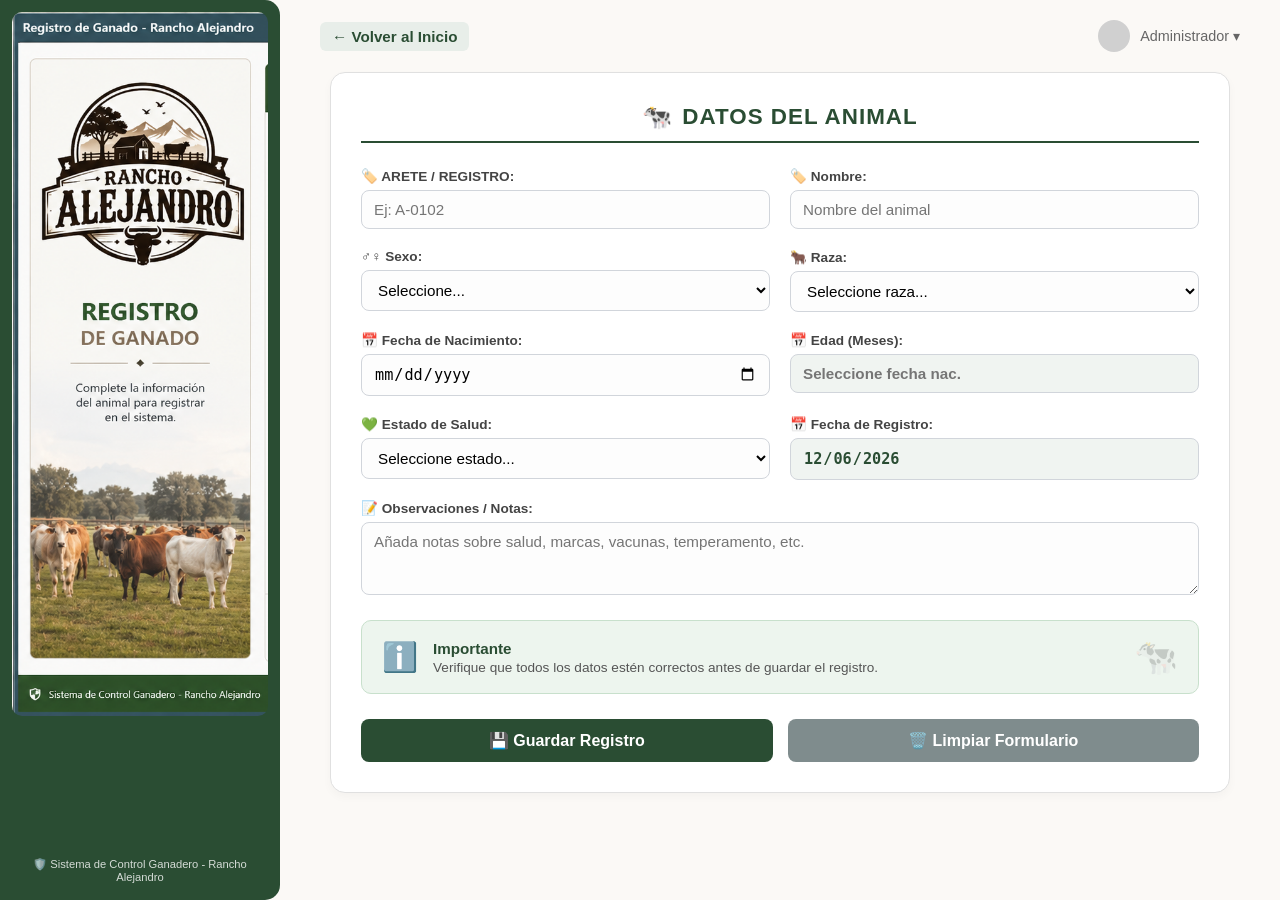
==== animales.html @ dcc65d2b "Primer despliegue del sistema Primer despliegue del sistema" ====
<!DOCTYPE html>
<html lang="es">
<head>
    <meta charset="UTF-8">
    <meta name="viewport" content="width=device-width, initial-scale=1.0">
    <title>Rancho Alejandro - Registro de Animales</title>
    
    <!-- Estilos Globales -->
    <link rel="stylesheet" href="css/global.css">
    <!-- Estilos de esta sección -->
    <link rel="stylesheet" href="css/animales.css">
</head>
<body>

    <div class="contenedor-principal">

        <!-- --- MENÚ LATERAL / BANNER (Mantiene el mismo diseño) --- -->
        <aside class="sidebar">
            <div class="banner-contenedor">
                <img src="assets/logo.png" alt="Registro de Ganado - Rancho Alejandro" class="imagen-banner" onerror="this.src='https://via.placeholder.com/280x600?text=RANCHO+ALEJANDRO'">
            </div>

            <footer class="sidebar-footer">
                <p>🛡️ Sistema de Control Ganadero - Rancho Alejandro</p>
            </footer>
        </aside>

        <!-- --- CONTENIDO DE REGISTRO DE ANIMALES --- -->
        <main class="contenido">
            
            <!-- Header con botón Volver -->
            <header class="top-bar">
                <a href="index.html" class="btn-volver">← Volver al Inicio</a>
                <div class="usuario-info">
                    <div class="avatar-placeholder"></div>
                    <span>Administrador ▾</span>
                </div>
            </header>

            <!-- Card/Formulario Principal -->
            <div class="tarjeta-formulario">
                
                <div class="encabezado-seccion">
                    <span class="icono-encabezado">🐄</span>
                    <h2>DATOS DEL ANIMAL</h2>
                </div>

                <form id="form-registro-animal">
                    <div class="grid-formulario">
                        
                        <!-- ARETE / REGISTRO -->
                        <div class="campo-grupo">
                            <label for="arete">🏷️ ARETE / REGISTRO:</label>
                            <input type="text" id="arete" name="arete" placeholder="Ej: A-0102" required>
                        </div>

                        <!-- NOMBRE -->
                        <div class="campo-grupo">
                            <label for="nombre">🏷️ Nombre:</label>
                            <input type="text" id="nombre" name="nombre" placeholder="Nombre del animal" required>
                        </div>

                        <!-- SEXO -->
                        <div class="campo-grupo">
                            <label for="sexo">♂️♀️ Sexo:</label>
                            <select id="sexo" name="sexo" required>
                                <option value="" disabled selected>Seleccione...</option>
                                <option value="Hembra">Hembra</option>
                                <option value="Macho">Macho</option>
                            </select>
                        </div>

                        <!-- RAZA -->
                        <div class="campo-grupo">
                            <label for="raza">🐂 Raza:</label>
                            <select id="raza" name="raza" required>
                                <option value="" disabled selected>Seleccione raza...</option>
                                <option value="Brahman">Brahman</option>
                                <option value="Angus">Angus</option>
                                <option value="Hereford">Hereford</option>
                                <option value="Holstein">Holstein</option>
                                <option value="Simmental">Simmental</option>
                                <option value="Nelore">Nelore</option>
                                <option value="Jersey">Jersey</option>
                                <option value="Girolando">Girolando</option>
                                <option value="Brangus">Brangus</option>
                                <option value="Charolais">Charolais</option>
                                <option value="Pardo Suizo">Pardo Suizo / Swiss Brown</option>
                                <option value="Gyr">Gyr / Guzerat</option>
                                <option value="Criollo">Criollo / Mestizo</option>
                                <option value="Otra">Otra Raza</option>
                            </select>
                        </div>

                        <!-- FECHA DE NACIMIENTO -->
                        <div class="campo-grupo">
                            <label for="fecha-nacimiento">📅 Fecha de Nacimiento:</label>
                            <input type="date" id="fecha-nacimiento" name="fecha_nacimiento" required>
                        </div>

                        <!-- EDAD EN MESES (Cálculo automático) -->
                        <div class="campo-grupo">
                            <label for="edad-meses">📅 Edad (Meses):</label>
                            <input type="text" id="edad-meses" name="edad_meses" placeholder="Seleccione fecha nac." readonly class="campo-calculado">
                        </div>

                        <!-- ESTADO DE SALUD -->
                        <div class="campo-grupo">
                            <label for="estado-salud">💚 Estado de Salud:</label>
                            <select id="estado-salud" name="estado_salud" required>
                                <option value="" disabled selected>Seleccione estado...</option>
                                <option value="Excelente">Excelente</option>
                                <option value="Bueno">Bueno</option>
                                <option value="Regular">Regular</option>
                                <option value="En Tratamiento">En Tratamiento</option>
                                <option value="Crítico">Crítico</option>
                            </select>
                        </div>

                        <!-- FECHA DE REGISTRO (Automática) -->
                        <div class="campo-grupo">
                            <label for="fecha-registro">📅 Fecha de Registro:</label>
                            <input type="date" id="fecha-registro" name="fecha_registro" readonly class="campo-calculado">
                        </div>
<!-- OBSERVACIONES (Ocupa el ancho completo) -->
<div class="campo-grupo campo-completo">
    <label for="observaciones">📝 Observaciones / Notas:</label>
    <textarea id="observaciones" name="observaciones" rows="3" placeholder="Añada notas sobre salud, marcas, vacunas, temperamento, etc."></textarea>
</div>
                    </div>

                    <!-- CAJA DE ADVERTENCIA / IMPORTANTE -->
                    <div class="caja-importante">
                        <div class="icono-info">ℹ️</div>
                        <div class="texto-info">
                            <strong>Importante</strong>
                            <p>Verifique que todos los datos estén correctos antes de guardar el registro.</p>
                        </div>
                        <div class="silueta-vaca">🐄</div>
                    </div>

                    <!-- BOTONES DE ACCIÓN -->
                    <div class="contenedor-botones">
                        <button type="submit" class="btn-guardar">💾 Guardar Registro</button>
                        <button type="button" id="btn-limpiar" class="btn-limpiar">🗑️ Limpiar Formulario</button>
                    </div>

                </form>

            </div>

        </main>
    </div>

    <!-- Script de la sección -->
    <script src="js/animales.js"></script>
</body>
</html>
---- css/global.css ----
/* rancho/css/global.css */

/* Reset básico */
* {
    box-sizing: border-box;
    margin: 0;
    padding: 0;
}

/* Definición de Variables de Color del Diseño */
:root {
    --verde-oscuro: #2a4d33; /* El color principal del menú lateral y botones */
    --crema-fondo: #fbf9f6;  /* El fondo claro de la zona principal */
    --texto-principal: #333333;
    --texto-secundario: #666666;
    --borde-tarjeta: #e0e0e0;
}

body {
    font-family: 'Segoe UI', Tahoma, Geneva, Verdana, sans-serif; /* O una fuente similar serif si prefieres */
    background-color: var(--crema-fondo);
    color: var(--texto-principal);
    display: flex; /* Para el diseño de dos columnas */
    min-height: 100vh;
}
---- css/animales.css ----
/* rancho/css/animales.css */

/* --- Estructura Layout --- */
.contenedor-principal {
    display: flex;
    width: 100%;
    min-height: 100vh;
}

/* Sidebar Mantiene la consistencia */
.sidebar {
    width: 280px;
    min-width: 280px;
    background-color: var(--verde-oscuro);
    color: white;
    display: flex;
    flex-direction: column;
    padding: 12px;
    border-top-right-radius: 15px;
    border-bottom-right-radius: 15px;
}

.banner-contenedor {
    width: 100%;
    margin-bottom: auto;
}

.imagen-banner {
    width: 100%;
    height: auto;
    display: block;
    border-radius: 10px;
    object-fit: contain;
}

.sidebar-footer {
    text-align: center;
    font-size: 0.7rem;
    opacity: 0.8;
    padding: 10px 0 5px 0;
}

/* --- Contenido Principal --- */
.contenido {
    flex: 1;
    padding: 20px 40px;
}

.top-bar {
    display: flex;
    justify-content: space-between;
    align-items: center;
    margin-bottom: 20px;
}

.btn-volver {
    text-decoration: none;
    color: var(--verde-oscuro);
    font-weight: 600;
    font-size: 0.95rem;
    padding: 6px 12px;
    border-radius: 6px;
    background-color: #e8eee9;
    transition: background-color 0.2s;
}

.btn-volver:hover {
    background-color: #d2e0d5;
}

.usuario-info {
    display: flex;
    align-items: center;
    gap: 10px;
    font-size: 0.9rem;
    color: var(--texto-secundario);
}

.avatar-placeholder {
    width: 32px;
    height: 32px;
    border-radius: 50%;
    background-color: #d0d0d0;
}

/* --- Tarjeta del Formulario --- */
.tarjeta-formulario {
    background: white;
    border: 1px solid var(--borde-tarjeta);
    border-radius: 15px;
    padding: 30px;
    box-shadow: 0 4px 10px rgba(0, 0, 0, 0.03);
    max-width: 900px;
    margin: 0 auto;
}

.encabezado-seccion {
    display: flex;
    align-items: center;
    justify-content: center;
    gap: 10px;
    border-bottom: 2px solid var(--verde-oscuro);
    padding-bottom: 10px;
    margin-bottom: 25px;
}

.encabezado-seccion h2 {
    color: var(--verde-oscuro);
    font-size: 1.4rem;
    letter-spacing: 1px;
}

.icono-encabezado {
    font-size: 1.5rem;
}

/* Grid de Formulario en 2 Columnas */
.grid-formulario {
    display: grid;
    grid-template-columns: 1fr 1fr;
    gap: 20px;
    margin-bottom: 25px;
}

.campo-grupo {
    display: flex;
    flex-direction: column;
    gap: 6px;
}

.campo-grupo label {
    font-size: 0.85rem;
    font-weight: 600;
    color: #444;
}

.campo-grupo input,
.campo-grupo select {
    padding: 10px 12px;
    border: 1fr solid #ccc;
    border: 1px solid #d1d5db;
    border-radius: 8px;
    font-size: 0.95rem;
    outline: none;
    transition: border-color 0.2s;
    background-color: #fdfdfd;
}

/* Para que las Observaciones ocupen las 2 columnas del grid */
.campo-completo {
    grid-column: 1 / -1;
}

/* Estilo para el área de texto (textarea) */
.campo-grupo textarea {
    padding: 10px 12px;
    border: 1px solid #d1d5db;
    border-radius: 8px;
    font-size: 0.95rem;
    font-family: inherit;
    outline: none;
    resize: vertical; /* Permite redimensionar solo hacia abajo */
    transition: border-color 0.2s;
    background-color: #fdfdfd;
}

.campo-grupo textarea:focus {
    border-color: var(--verde-oscuro);
    box-shadow: 0 0 0 3px rgba(42, 77, 51, 0.1);
}

.campo-grupo input:focus,
.campo-grupo select:focus {
    border-color: var(--verde-oscuro);
    box-shadow: 0 0 0 3px rgba(42, 77, 51, 0.1);
}

.campo-calculado {
    background-color: #f0f4f1 !important;
    color: #2a4d33;
    font-weight: bold;
    cursor: not-allowed;
}

/* --- Caja Importante / Advertencia --- */
.caja-importante {
    background-color: #edf5ee;
    border: 1px solid #c8e0cc;
    border-radius: 10px;
    padding: 15px 20px;
    display: flex;
    align-items: center;
    gap: 15px;
    margin-bottom: 25px;
    position: relative;
    overflow: hidden;
}

.icono-info {
    font-size: 1.8rem;
}

.texto-info strong {
    color: var(--verde-oscuro);
    font-size: 0.95rem;
}

.texto-info p {
    font-size: 0.85rem;
    color: #555;
    margin-top: 2px;
}

.silueta-vaca {
    margin-left: auto;
    font-size: 2.2rem;
    opacity: 0.25;
}

/* --- Botones --- */
.contenedor-botones {
    display: flex;
    gap: 15px;
}

.btn-guardar {
    flex: 1;
    background-color: var(--verde-oscuro);
    color: white;
    border: none;
    padding: 12px;
    border-radius: 8px;
    font-size: 1rem;
    font-weight: bold;
    cursor: pointer;
    transition: background-color 0.2s;
}

.btn-guardar:hover {
    background-color: #1e3825;
}

.btn-limpiar {
    flex: 1;
    background-color: #7f8c8d;
    color: white;
    border: none;
    padding: 12px;
    border-radius: 8px;
    font-size: 1rem;
    font-weight: bold;
    cursor: pointer;
    transition: background-color 0.2s;
}

.btn-limpiar:hover {
    background-color: #636e72;
}

/* --- Responsive Móvil --- */
@media (max-width: 768px) {
    .contenedor-principal {
        flex-direction: column;
    }

    .sidebar .banner-contenedor {
        display: none;
    }

    .sidebar {
        width: 100%;
        min-width: 100%;
        border-radius: 0 0 15px 15px;
        padding: 12px 15px;
        text-align: center;
    }

    .contenido {
        padding: 15px;
    }

    .tarjeta-formulario {
        padding: 20px 15px;
    }

    .grid-formulario {
        grid-template-columns: 1fr; /* Una sola columna en teléfono */
    }

    .contenedor-botones {
        flex-direction: column;
    }
}
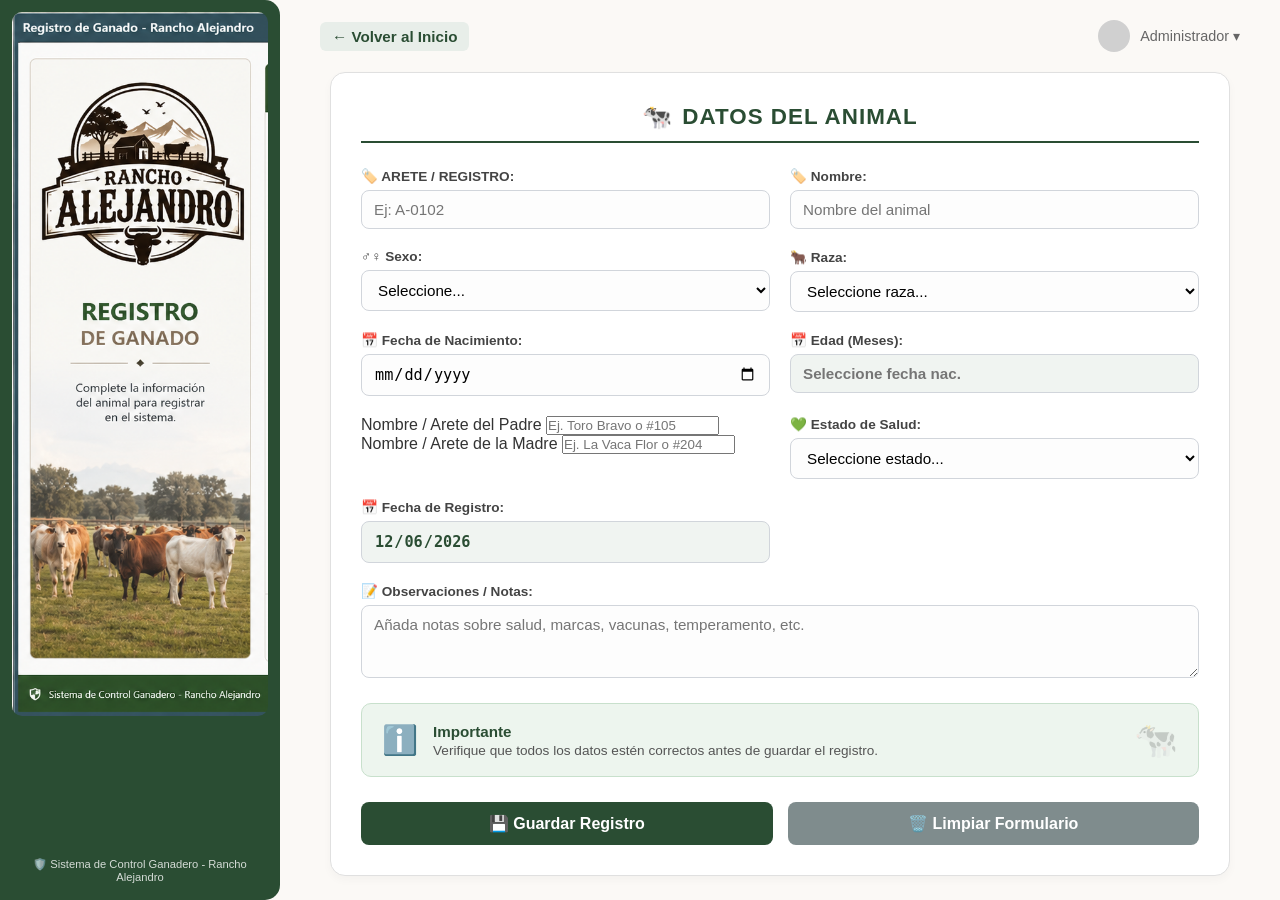
==== commit 3a320ddc: "Add files via upload" ====
--- a/animales.html
+++ b/animales.html
@@ -103,6 +103,17 @@
                             <label for="edad-meses">📅 Edad (Meses):</label>
                             <input type="text" id="edad-meses" name="edad_meses" placeholder="Seleccione fecha nac." readonly class="campo-calculado">
                         </div>
+                        <!-- CAMPOS PADRES -->
+<div class="row mb-3">
+    <div class="col-md-6 mb-2 mb-md-0">
+        <label for="padre" class="form-label font-weight-bold">Nombre / Arete del Padre</label>
+        <input type="text" class="form-control" id="padre" placeholder="Ej. Toro Bravo o #105">
+    </div>
+    <div class="col-md-6">
+        <label for="madre" class="form-label font-weight-bold">Nombre / Arete de la Madre</label>
+        <input type="text" class="form-control" id="madre" placeholder="Ej. La Vaca Flor o #204">
+    </div>
+</div>
 
                         <!-- ESTADO DE SALUD -->
                         <div class="campo-grupo">
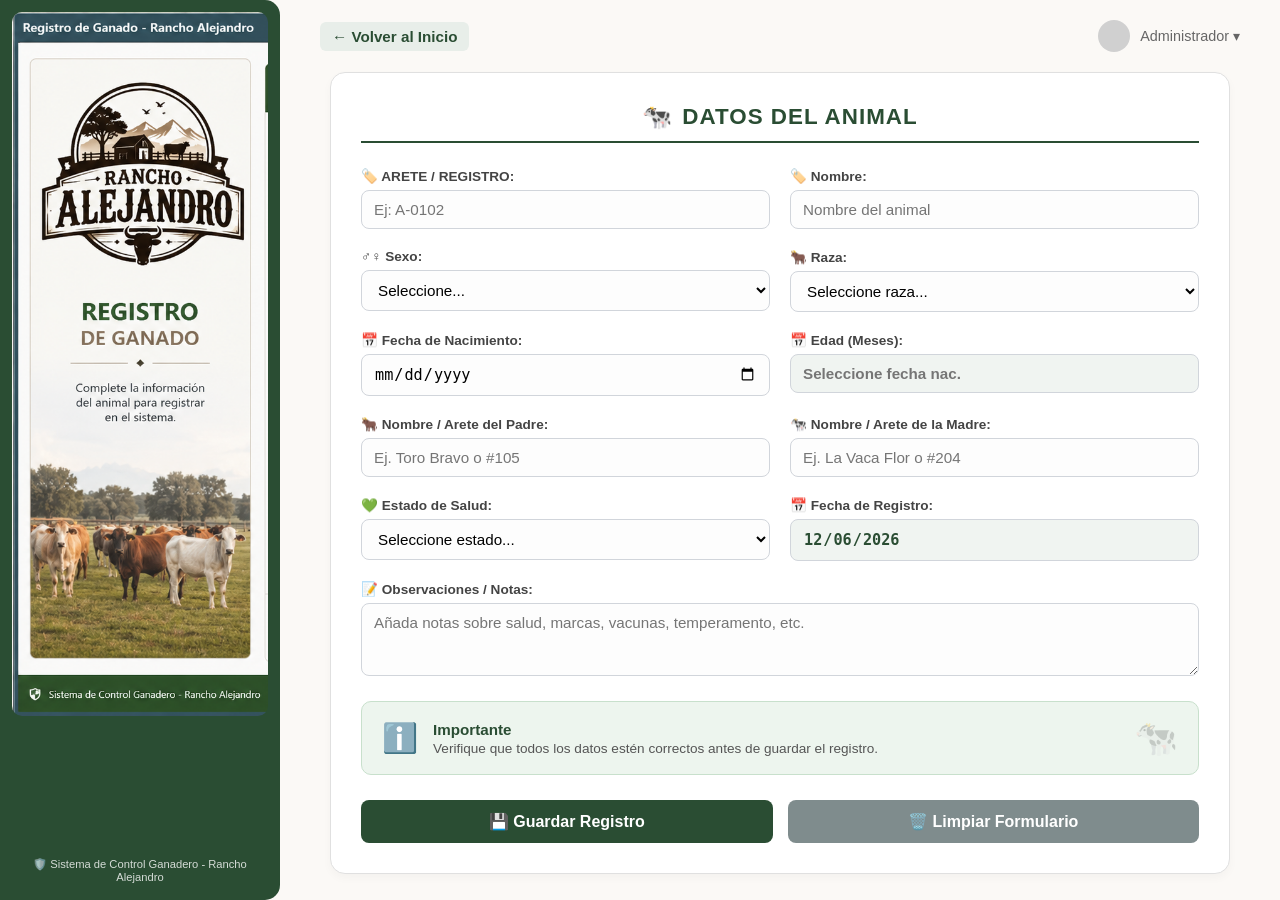
==== commit 7a97ec99: "Add files via upload" ====
--- a/animales.html
+++ b/animales.html
@@ -103,16 +103,16 @@
                             <label for="edad-meses">📅 Edad (Meses):</label>
                             <input type="text" id="edad-meses" name="edad_meses" placeholder="Seleccione fecha nac." readonly class="campo-calculado">
                         </div>
-                        <!-- CAMPOS PADRES -->
-<div class="row mb-3">
-    <div class="col-md-6 mb-2 mb-md-0">
-        <label for="padre" class="form-label font-weight-bold">Nombre / Arete del Padre</label>
-        <input type="text" class="form-control" id="padre" placeholder="Ej. Toro Bravo o #105">
-    </div>
-    <div class="col-md-6">
-        <label for="madre" class="form-label font-weight-bold">Nombre / Arete de la Madre</label>
-        <input type="text" class="form-control" id="madre" placeholder="Ej. La Vaca Flor o #204">
-    </div>
+                        <!-- PADRE -->
+<div class="campo-grupo">
+    <label for="padre">🐂 Nombre / Arete del Padre:</label>
+    <input type="text" id="padre" name="padre" placeholder="Ej. Toro Bravo o #105">
+</div>
+
+<!-- MADRE -->
+<div class="campo-grupo">
+    <label for="madre">🐄 Nombre / Arete de la Madre:</label>
+    <input type="text" id="madre" name="madre" placeholder="Ej. La Vaca Flor o #204">
 </div>
 
                         <!-- ESTADO DE SALUD -->
